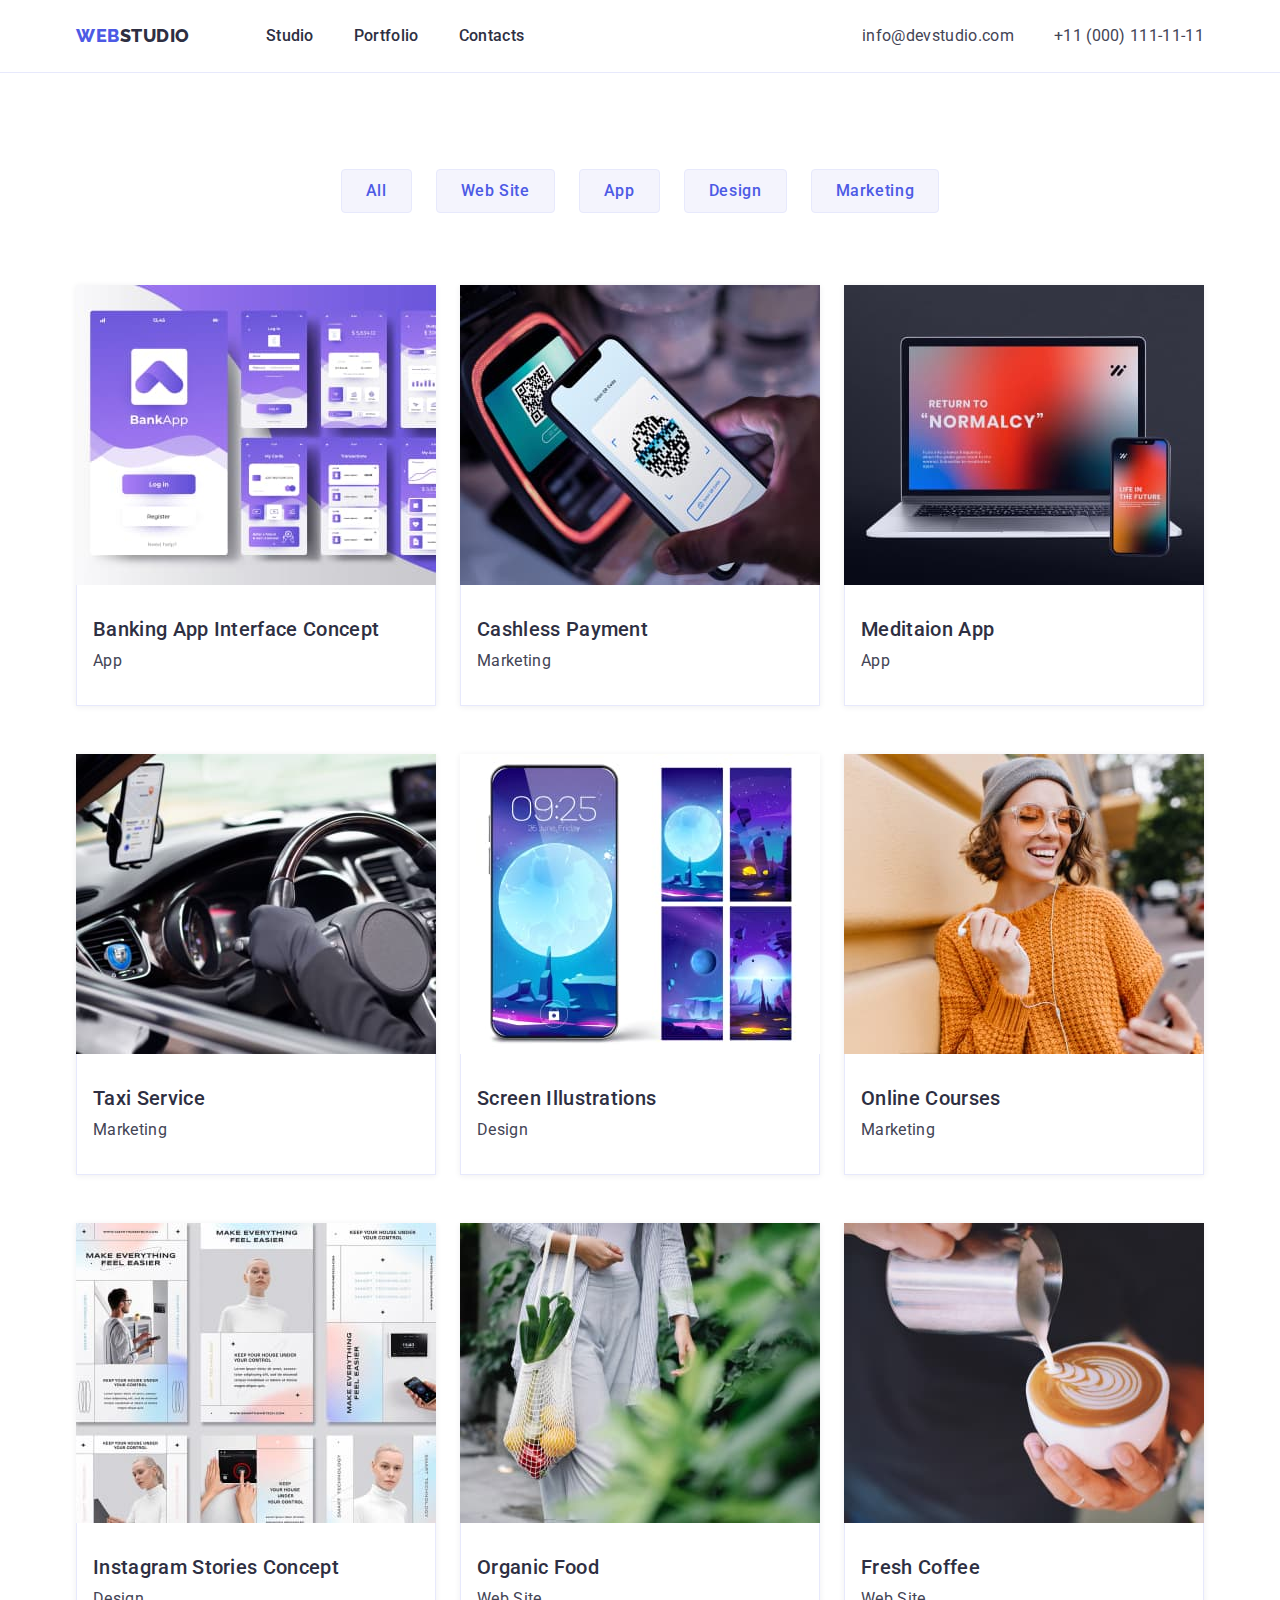
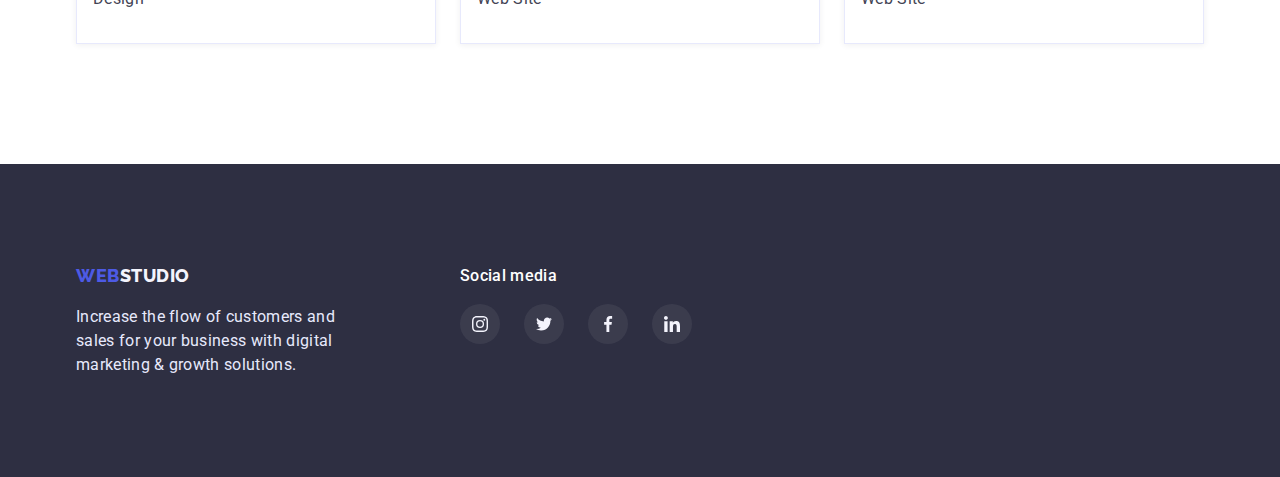
==== portfolio.html @ 606ba8a0 "Homework completed" ====
<!DOCTYPE html>
<html lang="en">
<head>
    <meta charset="UTF-8">
    <meta http-equiv="X-UA-Compatible" content="IE=edge">
    <meta name="viewport" content="width=device-width, initial-scale=1.0">
    <title>Portfolio</title>
    <link rel="stylesheet" href="https://cdn.jsdelivr.net/npm/modern-normalize@1.1.0/modern-normalize.min.css">
    <link rel="preconnect" href="https://fonts.googleapis.com">
    <link rel="preconnect" href="https://fonts.gstatic.com" crossorigin>
    <link href="https://fonts.googleapis.com/css2?family=Raleway:wght@800&family=Roboto:wght@400;500;700;900&display=swap" rel="stylesheet">
    <link rel="stylesheet" href="./styles.css">
</head>
<body>
    <header class="header">
        <div class="container top-nav-line">
            <nav class="page-nav">
                <a href="./index.html" class="logo link nav-link" target="_parent"><span class="logo-web ">web</span>studio</a>
                <ul class="menu list-remove-marker">
                    <li class="menu-item">
                        <a href="./index.html" target="_parent" class="link  nav-link">Studio</a>
                    </li>
                    <li class="menu-item">
                        <a href="./portfolio.html" target="_parent" class="link nav-link">Portfolio</a>
                    </li>
                    <li class="menu-item">
                        <a href="" target="_parent" class="link nav-link">Contacts</a>
                    </li>
                </ul>
            </nav>
            <address class="address">
                <ul class="list-remove-marker contact-details">
                    <li class="contact-info">
                        <a href="mailto:info@devstudio.com" class="link mail nav-link">info@devstudio.com</a>
                    </li>
                    <li class="contact-info">
                        <a href="tel:+11(000)111-11-11" class="link tel nav-link">+11 (000) 111-11-11</a>
                    </li>
                </ul>
            </address>
        </div>
    </header>

    <main>
        <section class="gallery">
            <div class="container">
                <h1 class="hidden-element">Gallery Section</h1>
                <ul class="list-remove-marker gallery-navigation gap">
                    <li class="gallery-item">
                        <button type="button" class="gallery-filter-btn">All</button>
                    </li>
                    <li class="gallery-item">
                        <button type="button" class="gallery-filter-btn">Web Site</button>
                    </li>
                    <li class="gallery-item">
                        <button type="button" class="gallery-filter-btn">App</button>
                    </li>
                    <li class="gallery-item">
                        <button type="button" class="gallery-filter-btn">Design</button>
                    </li>
                    <li class="gallery-item">
                        <button type="button" class="gallery-filter-btn">Marketing</button>
                    </li>
                </ul>
                <ul class="list-remove-marker gallery-images">
                    <li class="gallery-card">
                        <img src="./images/Portfolio/bank_app.jpg" alt="Screens from banking app" width="360">
                        <div class="image-description gallery-img-title">
                            <h2 class="suptitle">Banking App Interface Concept</h2>
                            <p>App</p>
                        </div>
                    </li>
                    <li class="gallery-card">
                    <img src="./images/Portfolio/contactless_payment.jpg" alt="making contactless payment with phone" width="360">
                    <div class="image-description gallery-img-title">
                        <h2 class="suptitle">Cashless Payment</h2>
                        <p>Marketing</p>
                    </div>
                    </li>
                    <li class="gallery-card">
                        <img src="./images/Portfolio/laptop_with_red_screen.jpg" alt="laptop and phone with red image on screen" width="360">
                        <div class="image-description gallery-img-title">
                            <h2 class="suptitle">Meditaion App</h2>
                            <p>App</p>
                        </div>
                        
                    </li>
                    <li class="gallery-card">
                        <img src="./images/Portfolio/steering_wheel.jpg" alt="steering wheel and driver's hand" width="360">
                        <div class="image-description gallery-img-title">
                            <h2 class="suptitle">Taxi Service</h2>
                            <p>Marketing</p>
                        </div>
                        
                    </li>
                    <li class="gallery-card">
                        <img src="./images/Portfolio/phone_moon.jpg" alt="phone screen with moon image" width="360">
                        <div class="image-description gallery-img-title">
                            <h2 class="suptitle">Screen Illustrations</h2>
                            <p>Design</p>
                        </div>
                        
                    </li>
                    <li class="gallery-card">
                        <img src="./images/Portfolio/girl_in_orange.jpg" alt="girl in orange sweater listening to music" width="360">
                        <div class="image-description gallery-img-title">
                            <h2 class="suptitle">Online Courses</h2>
                            <p>Marketing</p>
                        </div>
                    
                    </li>
                    <li class="gallery-card">
                        <img src="./images/Portfolio/pages_with_girl_in_white.jpg" alt="instagram pages of short-haired girl" width="360">
                        <div class="image-description gallery-img-title">
                            <h2 class="suptitle">Instagram Stories Concept</h2>
                            <p>Design</p>
                        </div>
                        
                    </li>
                    <li class="gallery-card">
                        <img src="./images/Portfolio/organic_food.jpg" alt="bag with fresh fruits" width="360">
                        <div class="image-description gallery-img-title">
                            <h2 class="suptitle">Organic Food</h2>
                            <p>Web Site</p>
                        </div>
                        
                    </li>
                    <li class="gallery-card">
                        <img src="./images/Portfolio/coffee.jpg" alt="barrista making cappuchino" width="360">
                        <div class="image-description gallery-img-title">
                            <h2 class="suptitle">Fresh Coffee</h2>
                            <p>Web Site</p>
                        </div>
                    </li>
                </ul>
            </div>  
        </section>
    </main>

    <footer class="footer-company-info">
        <div class="container footer-info">
            <div class="about-company">
                <a href="./index.html" target="_parent" class="link logo"><span class="logo-web">WEB</span>STUDIO</a>
                <p class="footer-text">Increase the flow of customers and sales for your business with digital marketing &
                    growth solutions.</p>
            </div>
            <div class="media-link-footer">
                <h2 class="social-media-footer">Social media</h2>
                <ul class="social-media-icon list-remove-marker">
                    <li class="social-media-icon-list">
                        <a href="" class="sm-icon sm-icon-footer" aria-label="Instagram">
                            <svg class="social-icon-svg">
                                <use href="./images/symbol-defs.svg#icon-instagram"></use>
                            </svg>
                        </a>
                    </li>
                    <li class="social-media-icon-list">
                        <a href="" class="sm-icon sm-icon-footer" aria-label="Twitter">
                            <svg class="social-icon-svg">
                                <use href="./images/symbol-defs.svg#icon-twitter"></use>
                            </svg>
                        </a>
                    </li>
                    <li class="social-media-icon-list">
                        <a href="" class="sm-icon sm-icon-footer" aria-label="Facebook">
                            <svg class="social-icon-svg">
                                <use href="./images/symbol-defs.svg#icon-facebook"></use>
                            </svg>
                        </a>
                    </li>
                    <li class="social-media-icon-list">
                        <a href="" class="sm-icon sm-icon-footer" aria-label="LinkedIn">
                            <svg class="social-icon-svg">
                                <use href="./images/symbol-defs.svg#icon-linkedin"></use>
                            </svg>
                        </a>
                    </li>
                </ul>
            </div>
        </div>
    </footer>
    
</body>
</html>
---- styles.css ----
:root{
    --primary-colour-dark: #2E2F42;
    --body-text-color: #434455;
    --primary-brand: #4D5AE5;
    --standard-white-color: #FFFFFF;
    --pressed-state: #404BBF;
    --subtle-background: #E7E9FC;
    --light-mode-backgroung: #F4F4FD;
    --border-color: #8E8F99;
    --svg-fill: #AFB1B8;
    --svg-footer-fill: #ffffff10;
    --success: #31D0AA;
}

/* --------------------- COMPONENTS -------------------- */

h1,
h2,
h3,
h4, 
p, 
ul{
    margin:0;
    padding: 0;
}
ul{
    padding-left: 0;
}
img{
    display: block;
}
address{
    font-style: normal;
}
button{
    cursor: pointer;
}
body{
    font-family: 'Roboto', sans-serif;
    color: var(--body-text-color);
    font-weight: 400;
    font-size: 16px;
    line-height: 1.5; 
    letter-spacing: 0.02em;
}
.container{
    max-width: 1158px;
    padding-left:15px;
    padding-right: 15px;
    margin-left: auto;
    margin-right: auto;
}
.list-remove-marker{
    list-style: none;
}
.link{
    text-decoration: none;
    font-weight: 500;
    color: var(--primary-colour-dark);
}
.link:hover,
.link:focus{
    color: var(--pressed-state);
}
.link:active{
    color: var(--pressed-state);
}
.hidden-element{
    display: none;
}
.suptitle{
    margin-bottom: 8px;

    font-weight: 500;
    font-size: 20px;
    line-height: 1.2;
    color: var(--primary-colour-dark); 
}
.section-title{
    margin-bottom: 72px;

    font-weight: 700;
    font-size: 36px;
    line-height: 1.11;
    text-align: center;
    text-transform: capitalize;
    color: var(--primary-colour-dark); 
}
.image-description{
    padding-top: 32px;
    padding-bottom: 32px;
}
.gap{
    gap: 24px;
    flex-wrap: wrap;
}
.section{
    padding-top:120px;
    padding-bottom: 120px;
 }
 .social-media-icon {
    display: flex;
    justify-content: center;
    margin-top: 8px;
 }

 .sm-icon {
    display: flex;
    justify-content: center;
    align-items: center;
    width: 40px;
    height: 40px;

    background-color: var(--primary-brand);
    border-radius: 50%;
 }
 .sm-icon:hover{
    background-color: var(--pressed-state);
 }

 .social-icon-svg {
    fill: var(--light-mode-backgroung);
    width: 16px;
    height: 16px;
 }

 .social-media-icon-list:not(:last-child) {
    margin-right: 24px;
 }


/* ----------------------- HEADER ---------------------- */

.logo-web, .logo{
    font-family: 'Raleway';
    font-weight: 800;
    font-size: 18px;
    line-height: 1.33;
    letter-spacing: 0.03em;
    text-transform: uppercase;
}
.logo-web{
    color: var(--primary-brand);
}
.logo{
    margin-right: 76px;
}
.logo:hover,
.logo:focus,
.logo:active{
    color: var(--primary-colour-dark);
}
.mail,
.tel {
    font-weight: 400;
    color: var(--body-text-color);
}
.top-nav-line,
.page-nav{
    display: flex;
    align-items: center;
}
.menu,
.contact-details{
    display: flex;
}
.nav-link{
    display: block;
    padding-top: 24px; 
    padding-bottom: 24px;
}
.menu-item .nav-link:hover::after{
    content:"";
    display: block;
    width: 100%;
    height: 4px;  
    margin-top: 24px;

    background-color: var(--pressed-state);
    border-radius: 2px;

}
address{
    margin-left: auto;
}
.menu-item:not(:last-child),
.contact-info:not(:last-child){
    margin-right: 40px;
 }

.header{
    border-bottom: 1px solid var(--subtle-background);
}
/* ------------------------- MAIN ----------------------- */


/*---solution-ad---*/
.solutions-ad{
    padding-top: 188px;
    padding-bottom: 188px;

    background-image: linear-gradient(rgba(46, 47, 66, 0.7), rgba(46, 47, 66, 0.7)),
    url(./images/people-office.jpg);
    background-repeat: no-repeat;
    background-size: cover;
    background-color: var(--primary-colour-dark);
   
}
.main-title{
    width: 494px;
    display: block;
    margin-left: auto;
    margin-right: auto;

    font-weight: 600;
    font-size: 56px;
    line-height: 1.07;
    text-align: center;
    color: var(--standard-white-color);
}
.order-service-btn{
    display: block;
    margin-left: auto;
    margin-right: auto;
    margin-top: 48px;
    padding: 16px 32px; 

    background-color: var(--primary-brand);
    box-shadow: 0px 4px 4px rgba(0, 0, 0, 0.15);
    border-radius: 4px;
    font-weight: 500;
    line-height: 1.19;
    letter-spacing: 0.04em;
    color: var(--standard-white-color);
    border: none;
}
.order-service-btn:hover,
.order-service-btn:focus{
    cursor: pointer;
    background-color: var(--pressed-state);
}
.order-service-btn:active{
    background-color: var(--pressed-state);
}

/*---company-info---*/
.company-info{
    padding-top: 120px;
}
.company-info-list{
    display: flex;
}
.company-info-item{
    flex-basis: calc((100% - 24px * 3)/4);
}
.icon-section-company-info{
    display: flex;
    justify-content: center;
    align-items: center;
    height: 112px;
    margin-bottom: 8px;

    background-color: var(--light-mode-backgroung);
    border-radius: 4px;
}
.company-icon{
    width: 64px;
    height: 64px;
}


/*---what-we-do---*/
.what-we-do-img-list{
    display: flex;
}
.what-we-do-item{
    flex-basis: calc((100% - (24px * 2))/3);
}

/*---our-team---*/
.our-team{
    background-color: var(--light-mode-backgroung);
}
.team-img-list{
    display: flex;
}

.colleague-details{
    flex-basis: calc((100% - (24px * 3))/4);

    background-color: var(--standard-white-color);
    text-align: center;
    box-shadow: 0px 1px 6px rgba(46, 47, 66, 0.08), 0px 1px 1px rgba(46, 47, 66, 0.16), 0px 2px 1px rgba(46, 47, 66, 0.08);
    border-radius: 0px 0px 4px 4px;
}

/* ---customers--- */
.client-list{
    display: flex;
    gap: 24px;
}
.company-client{
    flex-basis: calc((100% - (24px * 5))/6);
    border: 1px solid var(--border-color);
    border-radius: 4px;
}
.company-client:hover{
    border: 1px solid var(--pressed-state);
}
.client-link{
    display: flex;
    justify-content: center;
    align-items: center;
    height: 88px;
}
.company-logo{
    width: 104px;
    height: 56px;
    fill: var(--svg-fill);

}
.company-logo:hover{
    fill: var(--pressed-state);
}


/* ------------------------- FOOTER ---------------------- */
.footer-company-info{
    padding-top: 100px;
    padding-bottom: 100px;

    background-color: var(--primary-colour-dark);
}
.footer-text{
    display: block;
    width: 264px;
    margin-top: 16px;

    color: var(--subtle-background);
}
.footer-company-info .logo{
    color: var(--light-mode-backgroung);
    margin-right: 0;
}
.sm-icon-footer{
    background-color: var(--svg-footer-fill);
}
.sm-icon-footer:hover{
    background-color: var(--success);
}
.social-media-footer{
    font-weight: 500;
    font-size: 16px;
    color: var(--standard-white-color);
    margin-bottom: 16px;
}
.footer-info{
    display: flex;
    gap:120px;
}


/* ======================PORTFOLIO========================= */

/* ------------------------- MAIN ----------------------- */
.gallery{
    padding-top: 96px;
    padding-bottom: 120px;
    box-sizing: border-box;
}
.gallery-navigation{
    display: flex;
    justify-content: center;
    margin-bottom: 72px;
}
.gallery-filter-btn{
    padding: 12px 24px;

    background: var(--light-mode-backgroung);
    border: 1px solid var(--subtle-background);
    border-radius: 4px;
    font-weight: 500;
    text-align: center;
    letter-spacing: 0.04em; 
    color: var(--primary-brand);
    text-decoration: none;
}

.gallery-filter-btn:hover,
.gallery-filter-btn:focus
.gallery-filter-btn:active{
    background: var(--primary-brand);
    box-shadow: 0px 3px 1px rgba(0, 0, 0, 0.1), 0px 2px 1px rgba(0, 0, 0, 0.08), 0px 2px 2px rgba(0, 0, 0, 0.12);   
    border: 1px solid var(--primary-brand);
    color: var(--standard-white-color);
}
.gallery-images{
    display: flex;
    flex-wrap: wrap;
}
.gallery-card:not(:nth-child(3n)){
    margin-right: 24px;
}
.gallery-card:not(:nth-last-child(-n+3)){
    margin-bottom: 48px;
}
.gallery-card{
    box-shadow: 0px 1px 6px rgba(46, 47, 66, 0.08);
    flex-basis: calc((100% - (2 * 24px))/3);
}
.gallery-img-title{
    padding-left: 16px;

    border: 1px solid var(--subtle-background);
    border-top: none;
}
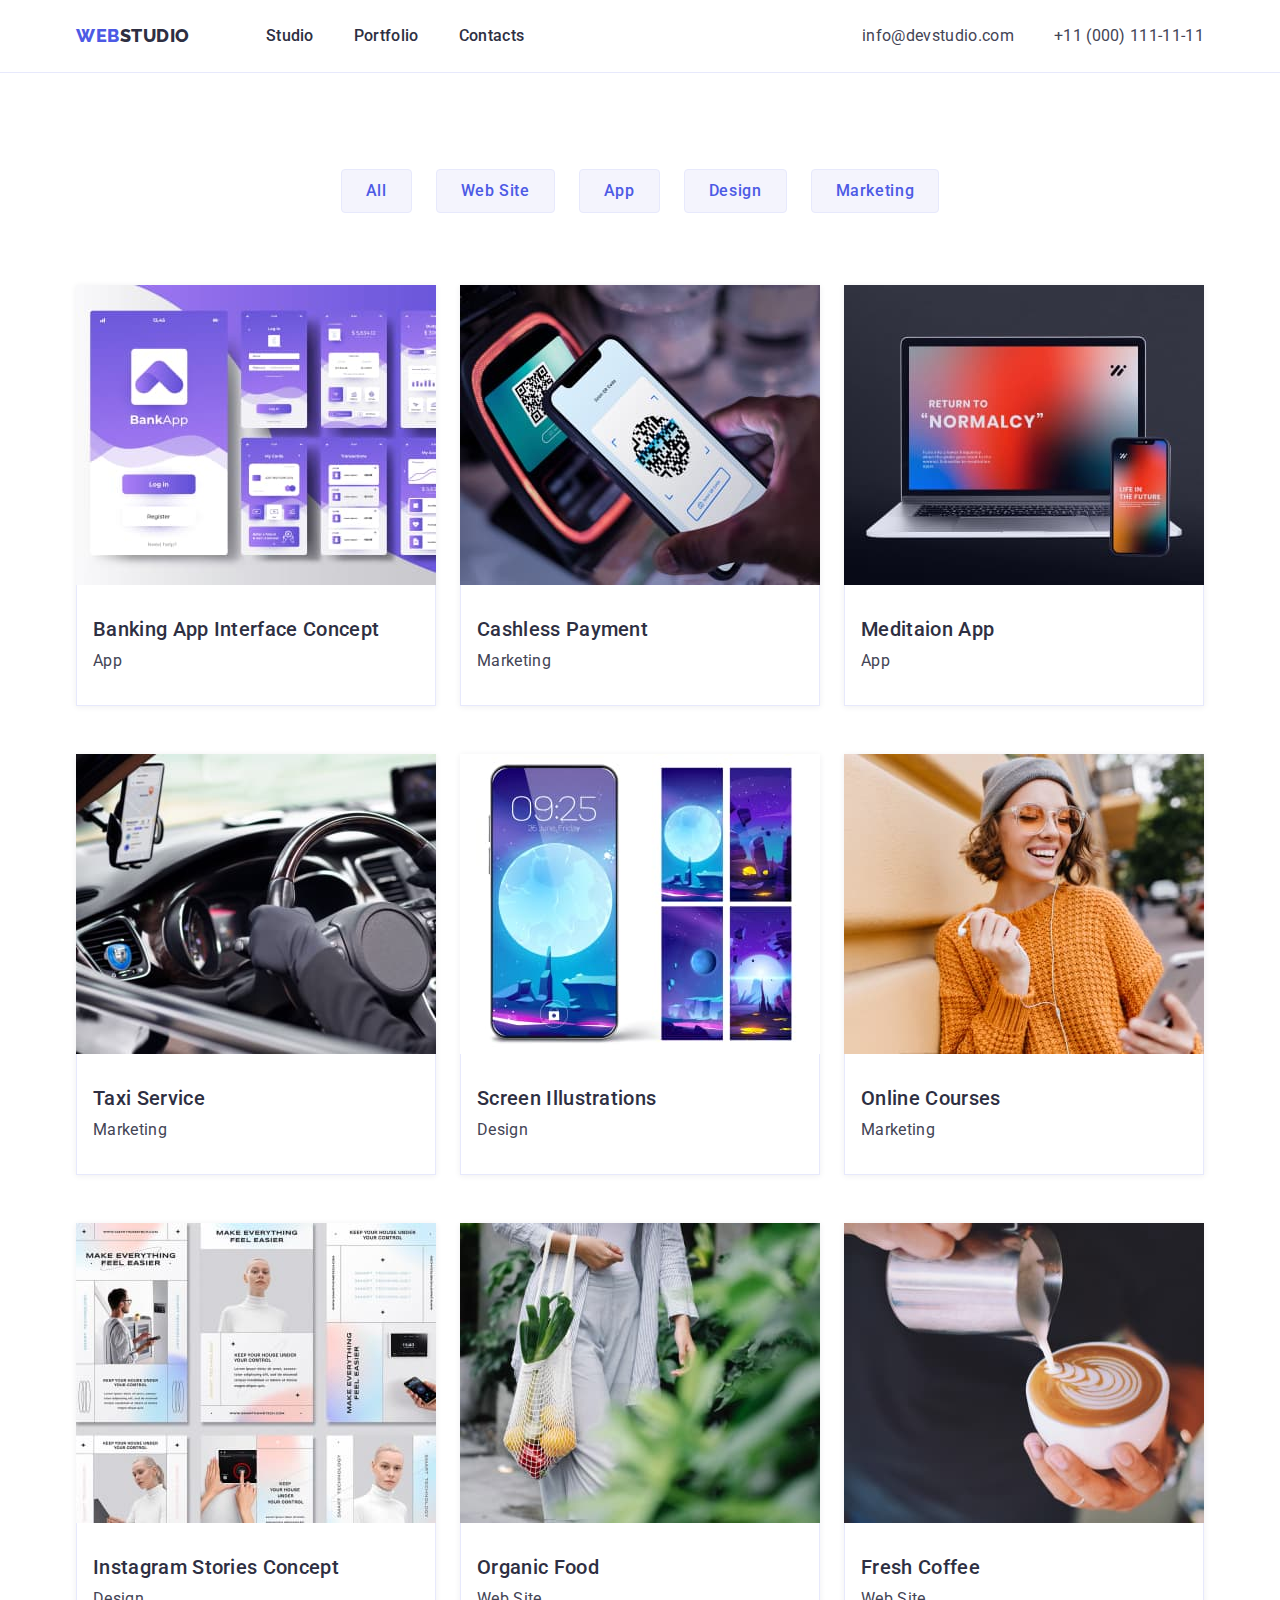
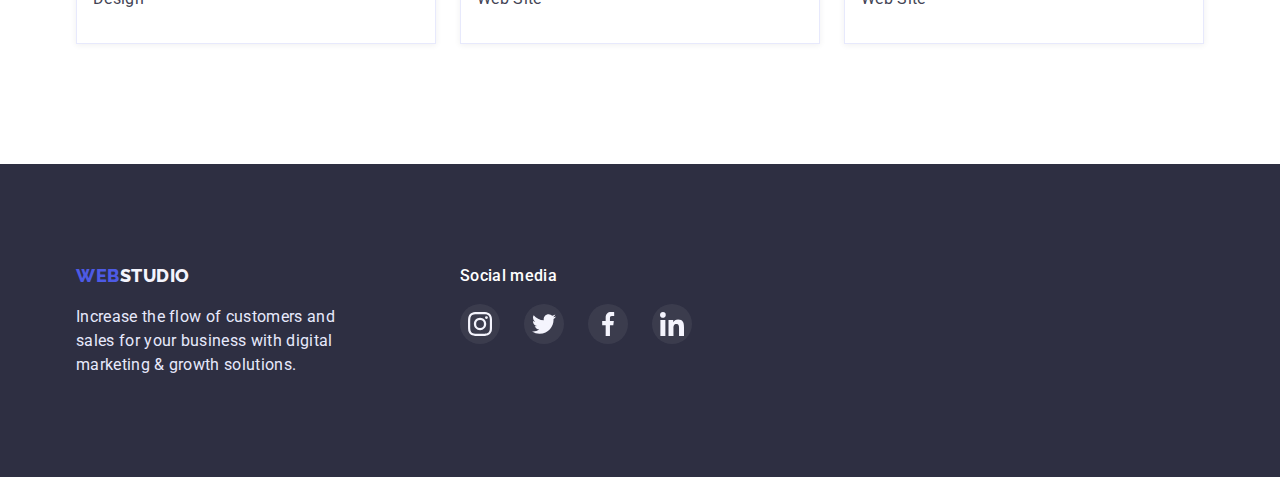
==== commit 63c8b5cd: "corrections made" ====
--- a/portfolio.html
+++ b/portfolio.html
@@ -137,48 +137,48 @@
         </section>
     </main>
 
-    <footer class="footer-company-info">
-        <div class="container footer-info">
-            <div class="about-company">
-                <a href="./index.html" target="_parent" class="link logo"><span class="logo-web">WEB</span>STUDIO</a>
-                <p class="footer-text">Increase the flow of customers and sales for your business with digital marketing &
-                    growth solutions.</p>
-            </div>
-            <div class="media-link-footer">
-                <h2 class="social-media-footer">Social media</h2>
-                <ul class="social-media-icon list-remove-marker">
-                    <li class="social-media-icon-list">
-                        <a href="" class="sm-icon sm-icon-footer" aria-label="Instagram">
-                            <svg class="social-icon-svg">
-                                <use href="./images/symbol-defs.svg#icon-instagram"></use>
-                            </svg>
-                        </a>
-                    </li>
-                    <li class="social-media-icon-list">
-                        <a href="" class="sm-icon sm-icon-footer" aria-label="Twitter">
-                            <svg class="social-icon-svg">
-                                <use href="./images/symbol-defs.svg#icon-twitter"></use>
-                            </svg>
-                        </a>
-                    </li>
-                    <li class="social-media-icon-list">
-                        <a href="" class="sm-icon sm-icon-footer" aria-label="Facebook">
-                            <svg class="social-icon-svg">
-                                <use href="./images/symbol-defs.svg#icon-facebook"></use>
-                            </svg>
-                        </a>
-                    </li>
-                    <li class="social-media-icon-list">
-                        <a href="" class="sm-icon sm-icon-footer" aria-label="LinkedIn">
-                            <svg class="social-icon-svg">
-                                <use href="./images/symbol-defs.svg#icon-linkedin"></use>
-                            </svg>
-                        </a>
-                    </li>
-                </ul>
-            </div>
+<footer class="footer-company-info">
+    <div class="container footer-info">
+        <div class="about-company">
+            <a href="./index.html" target="_parent" class="link logo"><span class="logo-web">WEB</span>STUDIO</a>
+            <p class="footer-text">Increase the flow of customers and sales for your business with digital marketing &
+                growth solutions.</p>
         </div>
-    </footer>
+        <div class="media-link-footer">
+            <h2 class="social-media-footer">Social media</h2>
+            <ul class="social-media-icon list-remove-marker">
+                <li class="social-media-icon-list">
+                    <a href="" class="sm-icon sm-icon-footer" aria-label="Instagram">
+                        <svg class="social-icon-svg" width="24" height="24">
+                            <use href="./images/symbol-defs.svg#icon-instagram-2"></use>
+                        </svg>
+                    </a>
+                </li>
+                <li class="social-media-icon-list">
+                    <a href="" class="sm-icon sm-icon-footer" aria-label="Twitter">
+                        <svg class="social-icon-svg" width="24" height="24">
+                            <use href="./images/symbol-defs.svg#icon-twitter-1"></use>
+                        </svg>
+                    </a>
+                </li>
+                <li class="social-media-icon-list">
+                    <a href="" class="sm-icon sm-icon-footer" aria-label="Facebook">
+                        <svg class="social-icon-svg" width="24" height="24">
+                            <use href="./images/symbol-defs.svg#icon-facebook-1"></use>
+                        </svg>
+                    </a>
+                </li>
+                <li class="social-media-icon-list">
+                    <a href="" class="sm-icon sm-icon-footer" aria-label="LinkedIn">
+                        <svg class="social-icon-svg" width="24" height="24">
+                            <use href="./images/symbol-defs.svg#icon-linkedin-1"></use>
+                        </svg>
+                    </a>
+                </li>
+            </ul>
+        </div>
+    </div>
+</footer>
     
 </body>
 </html>--- a/styles.css
+++ b/styles.css
@@ -113,15 +113,11 @@
 
     background-color: var(--primary-brand);
     border-radius: 50%;
- }
- .sm-icon:hover{
+    fill:var(--light-mode-backgroung);
+ }
+ .sm-icon:hover,
+ .sm-icon:focus{
     background-color: var(--pressed-state);
- }
-
- .social-icon-svg {
-    fill: var(--light-mode-backgroung);
-    width: 16px;
-    height: 16px;
  }
 
  .social-media-icon-list:not(:last-child) {
@@ -169,17 +165,7 @@
     padding-top: 24px; 
     padding-bottom: 24px;
 }
-.menu-item .nav-link:hover::after{
-    content:"";
-    display: block;
-    width: 100%;
-    height: 4px;  
-    margin-top: 24px;
-
-    background-color: var(--pressed-state);
-    border-radius: 2px;
-
-}
+
 address{
     margin-left: auto;
 }
@@ -198,13 +184,14 @@
 .solutions-ad{
     padding-top: 188px;
     padding-bottom: 188px;
-
+    
     background-image: linear-gradient(rgba(46, 47, 66, 0.7), rgba(46, 47, 66, 0.7)),
     url(./images/people-office.jpg);
     background-repeat: no-repeat;
-    background-size: cover;
+    background-size: 1440px;
+    background-position: center;
     background-color: var(--primary-colour-dark);
-   
+
 }
 .main-title{
     width: 494px;
@@ -263,10 +250,7 @@
     background-color: var(--light-mode-backgroung);
     border-radius: 4px;
 }
-.company-icon{
-    width: 64px;
-    height: 64px;
-}
+
 
 
 /*---what-we-do---*/
@@ -304,7 +288,8 @@
     border: 1px solid var(--border-color);
     border-radius: 4px;
 }
-.company-client:hover{
+.company-client:hover,
+.company-client:focus{
     border: 1px solid var(--pressed-state);
 }
 .client-link{
@@ -312,17 +297,12 @@
     justify-content: center;
     align-items: center;
     height: 88px;
-}
-.company-logo{
-    width: 104px;
-    height: 56px;
     fill: var(--svg-fill);
-
-}
-.company-logo:hover{
+}
+.client-link:hover,
+.client-link:focus{
     fill: var(--pressed-state);
 }
-
 
 /* ------------------------- FOOTER ---------------------- */
 .footer-company-info{
@@ -345,7 +325,8 @@
 .sm-icon-footer{
     background-color: var(--svg-footer-fill);
 }
-.sm-icon-footer:hover{
+.sm-icon-footer:hover,
+.sm-icon-footer:focus{
     background-color: var(--success);
 }
 .social-media-footer{
@@ -387,7 +368,7 @@
 }
 
 .gallery-filter-btn:hover,
-.gallery-filter-btn:focus
+.gallery-filter-btn:focus,
 .gallery-filter-btn:active{
     background: var(--primary-brand);
     box-shadow: 0px 3px 1px rgba(0, 0, 0, 0.1), 0px 2px 1px rgba(0, 0, 0, 0.08), 0px 2px 2px rgba(0, 0, 0, 0.12);   
@@ -408,6 +389,9 @@
     box-shadow: 0px 1px 6px rgba(46, 47, 66, 0.08);
     flex-basis: calc((100% - (2 * 24px))/3);
 }
+.gallery-card:hover{
+    box-shadow: 0px 1px 6px rgba(46, 47, 66, 0.08), 0px 1px 1px rgba(46, 47, 66, 0.16), 0px 2px 1px rgba(46, 47, 66, 0.08);
+}
 .gallery-img-title{
     padding-left: 16px;
 
